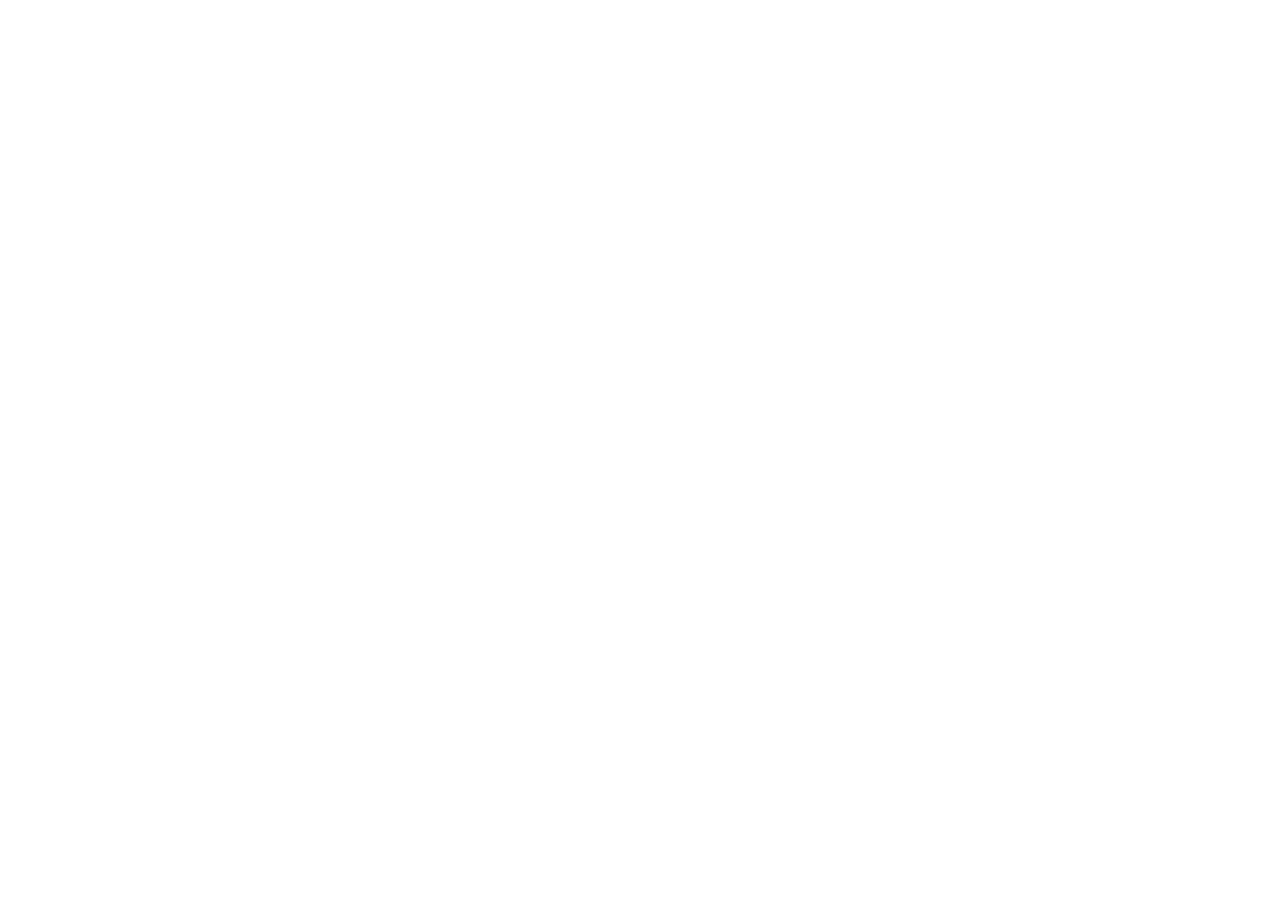
==== appointment.html @ 2b66fab2 "Appointment" ====
<!doctype html>
<html lang="en">
  <head>
    <meta charset="UTF-8" />
    <meta name="viewport" content="width=device-width, initial-scale=1.0" />
    <title>Book Apponitment</title>
  </head>
  <body></body>
</html>
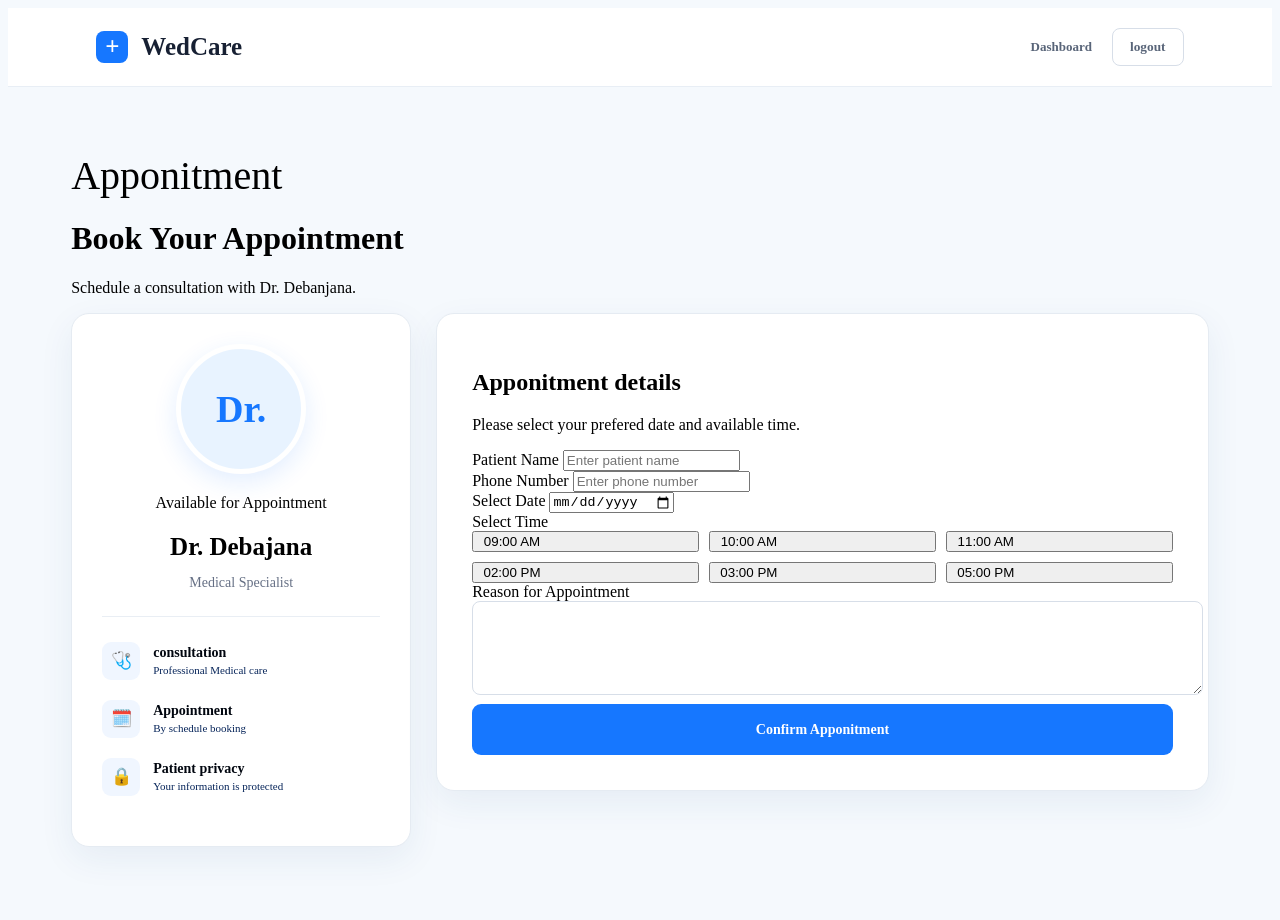
==== commit 35ade86f: "Appointment" ====
--- a/appointment.html
+++ b/appointment.html
@@ -3,7 +3,140 @@
   <head>
     <meta charset="UTF-8" />
     <meta name="viewport" content="width=device-width, initial-scale=1.0" />
-    <title>Book Apponitment</title>
+    <title>Book Appointment</title>
+    <link rel="stylesheet" href="appointment.css" />
+    <link
+      href="https://fonts.googleapis.com/css2?family=Inter:wght@400;500;600;700;800&display=swap"
+      rel="stylesheet"
+    />
   </head>
-  <body></body>
+  <body class="appointment-page">
+    <!--navbar-->
+    <header class="navbar">
+      <div class="logo">
+        <span>+</span>
+        WedCare
+      </div>
+      <div class="appointment-nav">
+        <a href="dashboard.html">Dashboard </a>
+        <button onclick="logoutUser()" class="logout-btn">logout</button>
+      </div>
+    </header>
+    <!--main-->
+    <main class="appointment-container">
+      <!--PAGE title-->
+      <div class="appointment-headling">
+        <span class="auth-label"> Apponitment</span>
+        <h1>Book Your Appointment</h1>
+        <p>Schedule a consultation with Dr. Debanjana.</p>
+      </div>
+      <div class="appointment-layout">
+        <!--doctor card-->
+        <aside class="appointment-doctor-card">
+          <div class="doctor-avatar-large">Dr.</div>
+          <span class="available"> Available for Appointment </span>
+          <h2>Dr. Debajana</h2>
+          <p class="doctor-speciality">Medical Specialist</p>
+          <div class="doctor-line"></div>
+          <div class="doctor-info-row">
+            <span>🩺</span>
+            <div>
+              <strong>consultation</strong>
+              <small>Professional Medical care</small>
+            </div>
+          </div>
+          <div class="doctor-info-row">
+            <span>🗓️</span>
+            <div>
+              <strong>Appointment</strong>
+              <small>By schedule booking</small>
+            </div>
+          </div>
+          <div class="doctor-info-row">
+            <span>🔒</span>
+            <div>
+              <strong>Patient privacy</strong>
+              <small>Your information is protected</small>
+            </div>
+          </div>
+        </aside>
+        <!--Booking form-->
+        <section class="booking-card">
+          <div class="booking title">
+            <h2>Apponitment details</h2>
+            <p>Please select your prefered date and available time.</p>
+          </div>
+          <form id="appointmentForm">
+            <!--patient name-->
+            <div class="form-group">
+              <label for="patientNmae">Patient Name</label>
+              <input
+                type="text"
+                id="patientNmae"
+                placeholder="Enter patient name"
+                required
+              />
+            </div>
+            <!--Phone-->
+            <div class="form-group">
+              <label for="patientPhone">Phone Number</label>
+              <input
+                type="tel"
+                id="patientPhone"
+                placeholder="Enter phone number"
+                required
+              />
+            </div>
+            <!--Date-->
+            <div class="form-group">
+              <label for="appointmentDate">Select Date </label>
+              <input type="date" id="appointmentDate" required />
+            </div>
+            <!--time-->
+            <div class="form-group">
+              <label for="appointmentTime">Select Time</label>
+              <div class="time-slots" id="timeSlots">
+                <button type="button" class="time-slots" date-time="09:00 AM">
+                  09:00 AM
+                </button>
+                <button type="button" class="time-slots" date-time="10:00 AM">
+                  10:00 AM
+                </button>
+                <button type="button" class="time-slots" date-time="11:00 AM">
+                  11:00 AM
+                </button>
+                <button type="button" class="time-slots" date-time="02:00 PM">
+                  02:00 PM
+                </button>
+                <button type="button" class="time-slots" date-time="03:00 PM">
+                  03:00 PM
+                </button>
+                <button type="button" class="time-slots" date-time="05:00 PM">
+                  05:00 PM
+                </button>
+              </div>
+              <input type="hidden" id="selectedTime" required />
+            </div>
+            <!--reason-->
+            <div class="form-group">
+              <label for="appointmentReason">Reason for Appointment</label>
+              <textarea
+                id="appointmentReason"
+                rows="4"
+                placeholder="Briefly describe the reason for your appointment...."
+                required
+              >
+              </textarea>
+            </div>
+            <!--submit-->
+            <button type="submit" class="confirm-btn">
+              Confirm Apponitment
+            </button>
+          </form>
+        </section>
+      </div>
+    </main>
+    <script src="auth.js"></script>
+    <script src="appointment.js"></script>
+  </body>
 </html>
--- a/appointment.css
+++ b/appointment.css
@@ -0,0 +1,451 @@
+/* 
+   APPOINTMENT PAGE */
+.navbar {
+  height: 78px;
+  padding: 0 7%;
+  display: flex;
+  align-items: center;
+  justify-content: space-between;
+  background: white;
+  border-bottom: 1px solid #e8eef5;
+}
+
+.logo {
+  font-size: 25px;
+  font-weight: 800;
+  color: #172033;
+}
+
+.logo span {
+  display: inline-flex;
+  align-items: center;
+  justify-content: center;
+
+  width: 32px;
+  height: 32px;
+
+  margin-right: 7px;
+
+  background: #1677ff;
+  color: white;
+
+  border-radius: 8px;
+}
+
+.navbar {
+  display: flex;
+}
+.navbar a {
+  text-decoration: none;
+  color: #595979;
+  font-size: 20px;
+  font-weight: 600;
+}
+
+.navbar a:hover,
+nav a.active {
+  color: #02132b;
+}
+
+.appointment-page {
+  background: #f5f9fd;
+  min-height: 100vh;
+}
+
+/* 
+   APPOINTMENT NAV
+ */
+
+.appointment-nav {
+  display: flex;
+  align-items: center;
+  gap: 20px;
+}
+
+.appointment-nav a {
+  text-decoration: none;
+  color: #596579;
+  font-size: 13px;
+  font-weight: 700;
+}
+
+.appointment-nav a:hover {
+  color: #1677ff;
+}
+
+.logout-btn {
+  border: 1px solid #d7dee8;
+  background: white;
+
+  padding: 10px 17px;
+
+  border-radius: 8px;
+
+  color: #596579;
+
+  font-family: inherit;
+  font-weight: 600;
+
+  cursor: pointer;
+}
+
+/* 
+   CONTAINER
+ */
+
+.appointment-container {
+  max-width: 1150px;
+
+  margin: auto;
+
+  padding: 65px 5%;
+}
+
+/* 
+   HEADING
+ */
+
+.appointment-heading {
+  text-align: center;
+
+  margin-bottom: 45px;
+}
+.auth-label {
+  font-size: 40px;
+}
+.appointment-heading h1 {
+  font-size: 40px;
+
+  margin: 10px 0;
+}
+
+.appointment-heading p {
+  color: #667085;
+
+  font-size: 14px;
+}
+
+/* 
+   LAYOUT
+ */
+
+.appointment-layout {
+  display: grid;
+
+  grid-template-columns: 340px 1fr;
+
+  gap: 25px;
+
+  align-items: start;
+}
+
+/* DOCTOR CARD */
+
+.appointment-doctor-card {
+  background: white;
+
+  border: 1px solid #e5ebf2;
+
+  border-radius: 18px;
+
+  padding: 30px;
+
+  text-align: center;
+
+  box-shadow: 0 12px 35px rgba(31, 73, 125, 0.07);
+}
+
+.doctor-avatar-large {
+  width: 120px;
+  height: 120px;
+
+  margin: 0 auto 20px;
+
+  border-radius: 50%;
+
+  display: flex;
+  align-items: center;
+  justify-content: center;
+
+  background: #e8f3ff;
+
+  color: #1677ff;
+
+  font-size: 38px;
+  font-weight: 800;
+
+  border: 5px solid white;
+
+  box-shadow: 0 8px 25px rgba(22, 119, 255, 0.12);
+}
+.appointment-doctor-card .available {
+  display: block;
+
+  margin-bottom: 10px;
+}
+
+.appointment-doctor-card h2 {
+  font-size: 25px;
+
+  margin-bottom: 5px;
+}
+
+.doctor-speciality {
+  color: #667085;
+
+  font-size: 14px;
+}
+
+.doctor-line {
+  height: 1px;
+
+  background: #e9eef4;
+
+  margin: 25px 0;
+}
+
+.doctor-info-row {
+  display: flex;
+
+  align-items: center;
+
+  text-align: left;
+
+  gap: 13px;
+
+  margin-bottom: 20px;
+}
+
+.doctor-info-row > span {
+  width: 38px;
+  height: 38px;
+
+  display: flex;
+
+  align-items: center;
+  justify-content: center;
+
+  background: #f0f6ff;
+
+  border-radius: 9px;
+
+  font-size: 17px;
+}
+
+.doctor-info-row strong {
+  display: block;
+
+  color: #01060f;
+
+  font-size: 14px;
+}
+
+.doctor-info-row small {
+  display: block;
+
+  color: #062459;
+
+  font-size: 11px;
+
+  margin-top: 3px;
+}
+
+/* 
+   BOOKING CARD
+ */
+
+.booking-card {
+  background: white;
+
+  border: 1px solid #e5ebf2;
+
+  border-radius: 18px;
+
+  padding: 35px;
+
+  box-shadow: 0 12px 35px rgba(31, 73, 125, 0.07);
+}
+
+.booking-title {
+  border-bottom: 1px solid #edf1f5;
+
+  padding-bottom: 22px;
+
+  margin-bottom: 25px;
+}
+
+.booking-title h2 {
+  font-size: 23px;
+
+  margin-bottom: 7px;
+}
+
+.booking-title p {
+  color: #667085;
+
+  font-size: 13px;
+}
+
+/* 
+   TEXTAREA
+ */
+
+.form-group textarea {
+  width: 100%;
+
+  padding: 14px;
+
+  border: 1px solid #d7dee8;
+
+  border-radius: 8px;
+
+  outline: none;
+
+  resize: vertical;
+
+  font-family: inherit;
+
+  font-size: 14px;
+}
+
+.form-group textarea:focus {
+  border-color: #1677ff;
+
+  box-shadow: 0 0 0 3px rgba(22, 119, 255, 0.1);
+}
+
+/*
+   TIME SLOTS
+ */
+
+.time-slots {
+  display: grid;
+
+  grid-template-columns: repeat(3, 1fr);
+
+  gap: 10px;
+}
+
+.time-slot {
+  padding: 12px 8px;
+
+  border: 1px solid #d7dee8;
+
+  background: white;
+
+  border-radius: 8px;
+
+  color: #344054;
+
+  font-family: inherit;
+
+  font-size: 13px;
+
+  font-weight: 600;
+
+  cursor: pointer;
+
+  transition: 0.2s;
+}
+
+.time-slot:hover {
+  border-color: #1677ff;
+
+  color: #1677ff;
+
+  background: #f5f9ff;
+}
+
+.time-slot.selected {
+  background: #1677ff;
+
+  color: white;
+
+  border-color: #1677ff;
+}
+
+/*
+   CONFIRM BUTTON
+ */
+
+.confirm-btn {
+  width: 100%;
+
+  height: 51px;
+
+  border: none;
+
+  border-radius: 9px;
+
+  background: #1677ff;
+
+  color: white;
+
+  font-family: inherit;
+
+  font-size: 14px;
+
+  font-weight: 700;
+
+  cursor: pointer;
+
+  margin-top: 5px;
+
+  transition: 0.2s;
+}
+
+.confirm-btn:hover {
+  background: #0d68e5;
+
+  transform: translateY(-1px);
+}
+
+/* 
+   RESPONSIVE
+ */
+
+@media (max-width: 850px) {
+  .appointment-layout {
+    grid-template-columns: 1fr;
+  }
+
+  .appointment-doctor-card {
+    max-width: 600px;
+
+    width: 100%;
+
+    margin: auto;
+  }
+}
+
+@media (max-width: 550px) {
+  .appointment-container {
+    padding: 40px 15px;
+  }
+
+  .appointment-heading h1 {
+    font-size: 30px;
+  }
+
+  .booking-card {
+    padding: 23px 18px;
+  }
+
+  .time-slots {
+    grid-template-columns: repeat(2, 1fr);
+  }
+
+  .appointment-nav {
+    gap: 8px;
+  }
+
+  .appointment-nav a {
+    font-size: 11px;
+  }
+
+  .logout-btn {
+    padding: 8px 12px;
+
+    font-size: 11px;
+  }
+}
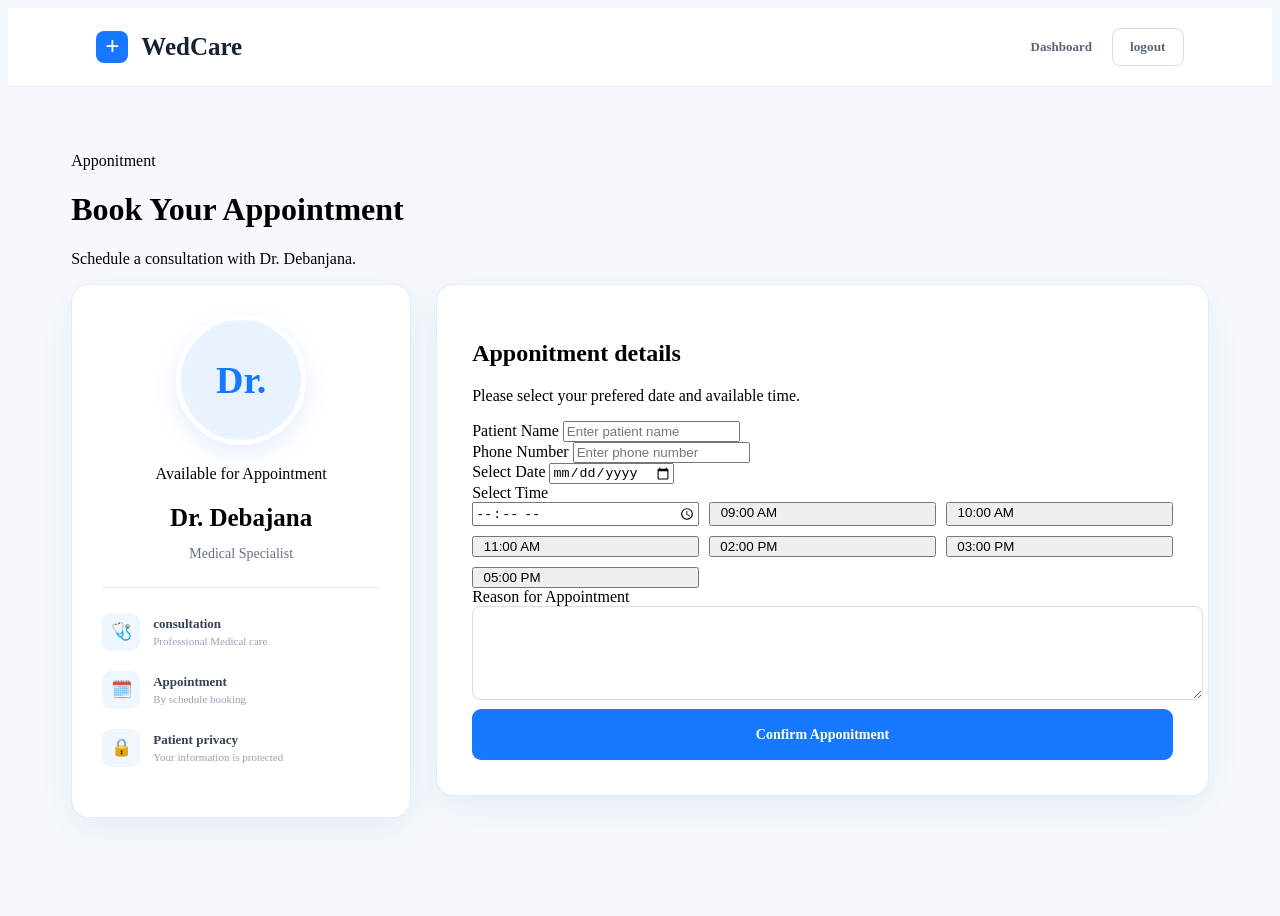
==== commit 29400d74: "Appointment" ====
--- a/appointment.html
+++ b/appointment.html
@@ -96,6 +96,7 @@
             <div class="form-group">
               <label for="appointmentTime">Select Time</label>
               <div class="time-slots" id="timeSlots">
+                <input type="time" />
                 <button type="button" class="time-slots" date-time="09:00 AM">
                   09:00 AM
                 </button>
--- a/appointment.css
+++ b/appointment.css
@@ -1,5 +1,11 @@
-/* 
-   APPOINTMENT PAGE */
+/* APPOINTMENT PAGE */
+
+.appointment-page {
+  background: #f5f9fd;
+  min-height: 100vh;
+}
+
+/* APPOINTMENT NAV */
 .navbar {
   height: 78px;
   padding: 0 7%;
@@ -32,29 +38,41 @@
   border-radius: 8px;
 }
 
-.navbar {
-  display: flex;
-}
-.navbar a {
+nav {
+  display: flex;
+  gap: 32px;
+}
+
+nav a {
   text-decoration: none;
-  color: #595979;
-  font-size: 20px;
+  color: #596579;
+  font-size: 14px;
   font-weight: 600;
 }
 
-.navbar a:hover,
+nav a:hover,
 nav a.active {
-  color: #02132b;
-}
-
-.appointment-page {
-  background: #f5f9fd;
-  min-height: 100vh;
-}
-
-/* 
-   APPOINTMENT NAV
- */
+  color: #1677ff;
+}
+
+.nav-buttons {
+  display: flex;
+  gap: 10px;
+}
+
+.login-btn,
+.register-btn {
+  text-decoration: none;
+  padding: 11px 20px;
+  border-radius: 8px;
+  font-size: 14px;
+  font-weight: 600;
+}
+
+.login-btn {
+  color: #1677ff;
+  border: 1px solid #1677ff;
+}
 
 .appointment-nav {
   display: flex;
@@ -89,9 +107,7 @@
   cursor: pointer;
 }
 
-/* 
-   CONTAINER
- */
+/* CONTAINER */
 
 .appointment-container {
   max-width: 1150px;
@@ -101,18 +117,14 @@
   padding: 65px 5%;
 }
 
-/* 
-   HEADING
- */
+/* HEADING */
 
 .appointment-heading {
   text-align: center;
 
   margin-bottom: 45px;
 }
-.auth-label {
-  font-size: 40px;
-}
+
 .appointment-heading h1 {
   font-size: 40px;
 
@@ -125,9 +137,7 @@
   font-size: 14px;
 }
 
-/* 
-   LAYOUT
- */
+/*  LAYOUT */
 
 .appointment-layout {
   display: grid;
@@ -139,7 +149,7 @@
   align-items: start;
 }
 
-/* DOCTOR CARD */
+/*  DOCTOR CARD  */
 
 .appointment-doctor-card {
   background: white;
@@ -178,6 +188,7 @@
 
   box-shadow: 0 8px 25px rgba(22, 119, 255, 0.12);
 }
+
 .appointment-doctor-card .available {
   display: block;
 
@@ -235,24 +246,22 @@
 .doctor-info-row strong {
   display: block;
 
-  color: #01060f;
-
-  font-size: 14px;
+  color: #344054;
+
+  font-size: 13px;
 }
 
 .doctor-info-row small {
   display: block;
 
-  color: #062459;
+  color: #98a2b3;
 
   font-size: 11px;
 
   margin-top: 3px;
 }
 
-/* 
-   BOOKING CARD
- */
+/* BOOKING CARD */
 
 .booking-card {
   background: white;
@@ -286,9 +295,7 @@
   font-size: 13px;
 }
 
-/* 
-   TEXTAREA
- */
+/* TEXTAREA */
 
 .form-group textarea {
   width: 100%;
@@ -314,9 +321,7 @@
   box-shadow: 0 0 0 3px rgba(22, 119, 255, 0.1);
 }
 
-/*
-   TIME SLOTS
- */
+/* TIME SLOTS */
 
 .time-slots {
   display: grid;
@@ -364,9 +369,7 @@
   border-color: #1677ff;
 }
 
-/*
-   CONFIRM BUTTON
- */
+/* CONFIRM BUTTON  */
 
 .confirm-btn {
   width: 100%;
@@ -400,9 +403,7 @@
   transform: translateY(-1px);
 }
 
-/* 
-   RESPONSIVE
- */
+/* RESPONSIVE */
 
 @media (max-width: 850px) {
   .appointment-layout {
